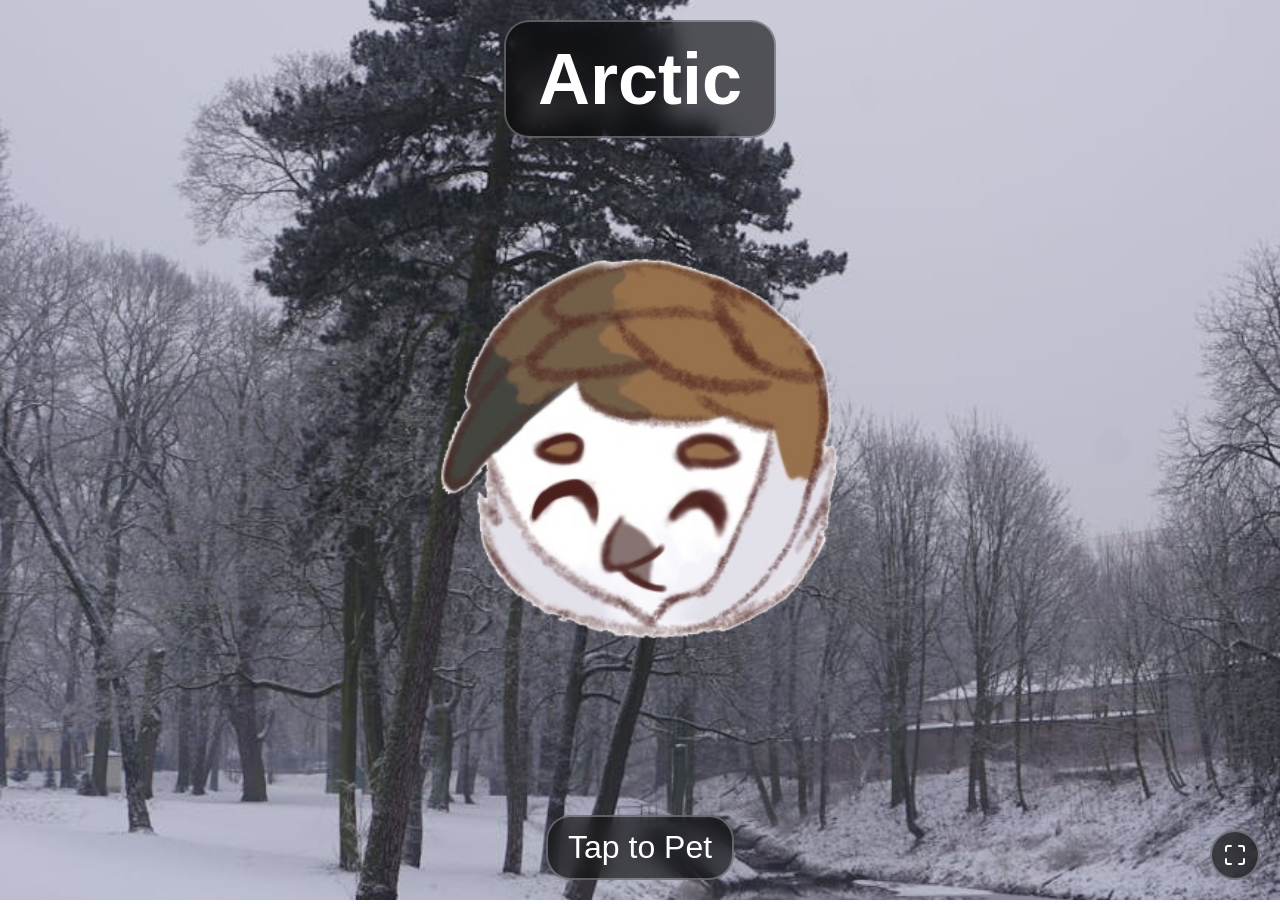
==== index.html @ 98b7e32d "added star burst effect" ====
<!DOCTYPE html><html lang="en"><head>
    <meta charset="UTF-8"/>
    <meta name="viewport" content="width=device-width, initial-scale=1.0"/>
    <title>Arctic Badge</title>
    <link rel="stylesheet" href="css/styles.css"/>
</head>
<body>
    <h1>Arctic</h1>
    
    <div id="image-container">
        <img id="main-image" src="images/image1.jpg" alt="Full screen image" draggable="false"/>
        <div id="stars-burst"></div>
        <img id="emote" src="images/emote.png" alt="Emote" draggable="false"/>
    </div>
    
    <div id="click-counter" class="pulse">
        <span id="counter-label">Tap to Pet</span>
        <span id="counter-value" style="display: none;">0</span>
    </div>
    
    <button id="fullscreen-btn" aria-label="Toggle fullscreen">
        <svg id="enter-icon" xmlns="http://www.w3.org/2000/svg" width="24" height="24" viewBox="0 0 24 24" fill="none" stroke="currentColor" stroke-width="2" stroke-linecap="round" stroke-linejoin="round">
            <path d="M8 3H5a2 2 0 0 0-2 2v3m18 0V5a2 2 0 0 0-2-2h-3m0 18h3a2 2 0 0 0 2-2v-3M3 16v3a2 2 0 0 0 2 2h3"></path>
        </svg>
        <svg id="exit-icon" xmlns="http://www.w3.org/2000/svg" width="24" height="24" viewBox="0 0 24 24" fill="none" stroke="currentColor" stroke-width="2" stroke-linecap="round" stroke-linejoin="round" style="display: none;">
            <path d="M8 3v3a2 2 0 0 1-2 2H3m18 0h-3a2 2 0 0 1-2-2V3m0 18v-3a2 2 0 0 1 2-2h3M3 16h3a2 2 0 0 1 2 2v3"></path>
        </svg>
    </button>
    
    <script src="js/script.js"></script>


</body></html>
---- css/styles.css ----
* {
    margin: 0;
    padding: 0;
    box-sizing: border-box;
}

body {
    overflow: hidden;
    width: 100vw;
    height: 100vh;
    cursor: pointer;
}

#image-container {
    width: 100%;
    height: 100%;
    position: relative;
}

#main-image {
    width: 100%;
    height: 100%;
    object-fit: cover;
    transition: opacity 0.3s ease;
    user-select: none;
    -webkit-user-select: none;
    -moz-user-select: none;
}

#emote {
    position: absolute;
    top: 50%;
    left: 50%;
    transform: translate(-50%, -50%);
    max-width: 90vw;
    max-height: 90vh;
    width: 400px;
    height: 400px;
    object-fit: contain;
    z-index: 500;
    user-select: none;
    -webkit-user-select: none;
    -moz-user-select: none;
    pointer-events: none;
}

#stars-burst {
    position: absolute;
    top: 50%;
    left: 50%;
    transform: translate(-50%, -50%);
    width: 500px;
    height: 500px;
    z-index: 450;
    pointer-events: none;
    opacity: 0;
}

#stars-burst.active {
    animation: starsBurst 1s ease-out;
}

@keyframes starsBurst {
    0% {
        opacity: 1;
        transform: translate(-50%, -50%) scale(0.5);
    }
    50% {
        opacity: 1;
        transform: translate(-50%, -50%) scale(1.2);
    }
    100% {
        opacity: 0;
        transform: translate(-50%, -50%) scale(1.5);
    }
}

#stars-burst::before,
#stars-burst::after {
    content: '✨';
    position: absolute;
    font-size: 30px;
    animation: inherit;
}

#stars-burst::before {
    top: 20%;
    left: 20%;
    animation-delay: 0.1s;
}

#stars-burst::after {
    bottom: 20%;
    right: 20%;
    animation-delay: 0.2s;
}

/* Additional stars using box-shadow for more burst effect */
#stars-burst.active::before {
    box-shadow: 
        100px 50px 0 -20px gold,
        -80px 30px 0 -18px #FFD700,
        60px -40px 0 -19px #FFA500,
        -50px -60px 0 -21px #FFFF00,
        120px -20px 0 -17px #FFE4B5,
        -100px 80px 0 -20px #F0E68C,
        40px 90px 0 -18px gold,
        -130px -10px 0 -19px #FFD700,
        90px 20px 0 -20px #FFA500,
        -20px -90px 0 -18px #FFFF00,
        150px 40px 0 -21px #FFE4B5,
        -70px -40px 0 -17px #F0E68C;
}

#stars-burst.active::after {
    box-shadow: 
        -120px -50px 0 -20px gold,
        80px -30px 0 -18px #FFD700,
        -60px 40px 0 -19px #FFA500,
        50px 60px 0 -21px #FFFF00,
        -120px 20px 0 -17px #FFE4B5,
        100px -80px 0 -20px #F0E68C,
        -40px -90px 0 -18px gold,
        130px 10px 0 -19px #FFD700,
        -90px -20px 0 -20px #FFA500,
        20px 90px 0 -18px #FFFF00,
        -150px -40px 0 -21px #FFE4B5,
        70px 40px 0 -17px #F0E68C;
}

#fullscreen-btn {
    position: fixed;
    bottom: 20px;
    right: 20px;
    width: 50px;
    height: 50px;
    border-radius: 50%;
    background: rgba(0, 0, 0, 0.6);
    border: 2px solid rgba(255, 255, 255, 0.3);
    color: white;
    cursor: pointer;
    display: flex;
    align-items: center;
    justify-content: center;
    transition: all 0.3s ease;
    z-index: 1000;
    backdrop-filter: blur(10px);
    /* Improve touch target for mobile */
    -webkit-tap-highlight-color: transparent;
    touch-action: manipulation;
    user-select: none;
    -webkit-user-select: none;
}

#fullscreen-btn:hover {
    background: rgba(0, 0, 0, 0.8);
    border-color: rgba(255, 255, 255, 0.6);
    transform: scale(1.1);
}

#fullscreen-btn:active {
    transform: scale(0.95);
}

/* Larger touch target on mobile */
@media (max-width: 768px) {
    #fullscreen-btn {
        width: 56px;
        height: 56px;
        bottom: 24px;
        right: 24px;
    }
}

#fullscreen-btn svg {
    pointer-events: none;
}

#click-counter {
    position: fixed;
    bottom: 20px;
    left: 50%;
    transform: translateX(-50%);
    background: rgba(0, 0, 0, 0.6);
    color: white;
    padding: 12px 20px;
    border-radius: 25px;
    font-family: -apple-system, BlinkMacSystemFont, 'Segoe UI', Roboto, sans-serif;
    font-size: 32px;
    font-weight: 500;
    border: 2px solid rgba(255, 255, 255, 0.3);
    backdrop-filter: blur(10px);
    z-index: 1000;
    user-select: none;
    -webkit-user-select: none;
    transition: all 0.3s ease;
    text-align: center;
}

#click-counter.pulse {
    animation: pulse 1.5s infinite;
}

@keyframes pulse {
    0% {
        transform: translateX(-50%) scale(1);
        opacity: 1;
    }
    50% {
        transform: translateX(-50%) scale(1.1);
        opacity: 0.9;
    }
    100% {
        transform: translateX(-50%) scale(1);
        opacity: 1;
    }
}

h1 {
    position: fixed;
    top: 20px;
    left: 50%;
    transform: translateX(-50%);
    background: rgba(0, 0, 0, 0.6);
    color: white;
    padding: 16px 32px;
    border-radius: 25px;
    font-family: -apple-system, BlinkMacSystemFont, 'Segoe UI', Roboto, sans-serif;
    font-size: 72px;
    font-weight: 600;
    border: 2px solid rgba(255, 255, 255, 0.3);
    backdrop-filter: blur(10px);
    z-index: 1000;
    user-select: none;
    -webkit-user-select: none;
    margin: 0;
}

#counter-value {
    font-weight: 700;
    color: #4CAF50;
}

/* Mobile responsive adjustments */
@media (max-width: 768px) {
    #click-counter {
        bottom: 24px;
        font-size: 14px;
        padding: 10px 16px;
    }
    
    h1 {
        top: 24px;
        font-size: 20px;
        padding: 12px 24px;
    }
}
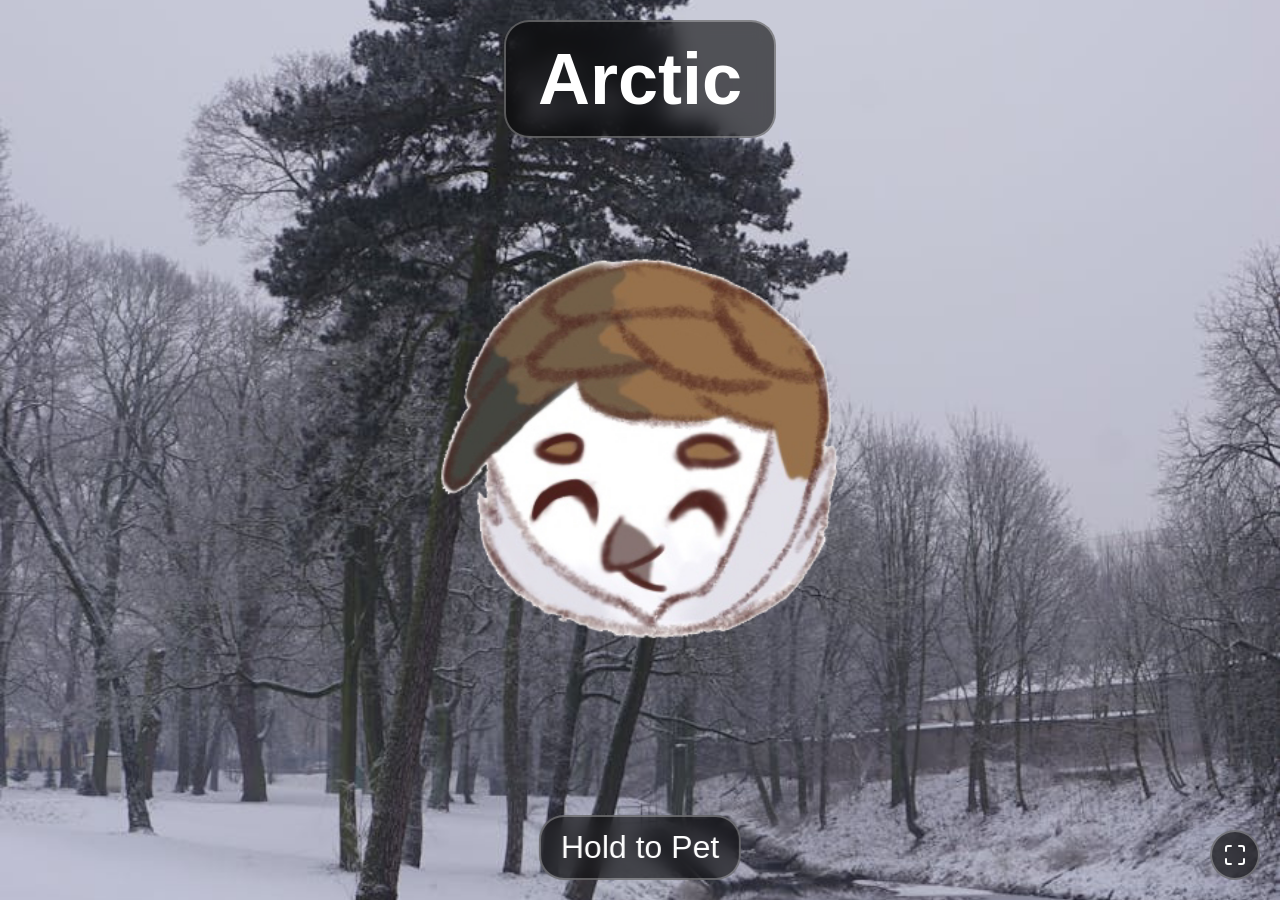
==== commit c208756f: "fix font sizes for title and click counter" ====
--- a/index.html
+++ b/index.html
@@ -14,7 +14,7 @@
     </div>
     
     <div id="click-counter" class="pulse">
-        <span id="counter-label">Tap to Pet</span>
+        <span id="counter-label">Hold to Pet</span>
         <span id="counter-value" style="display: none;">0</span>
     </div>
     
--- a/css/styles.css
+++ b/css/styles.css
@@ -244,14 +244,14 @@
 /* Mobile responsive adjustments */
 @media (max-width: 768px) {
     #click-counter {
-        bottom: 24px;
-        font-size: 14px;
+        bottom: 20px;
+        font-size: 32px;
         padding: 10px 16px;
     }
     
     h1 {
         top: 24px;
-        font-size: 20px;
+        font-size: 60px;
         padding: 12px 24px;
     }
 }
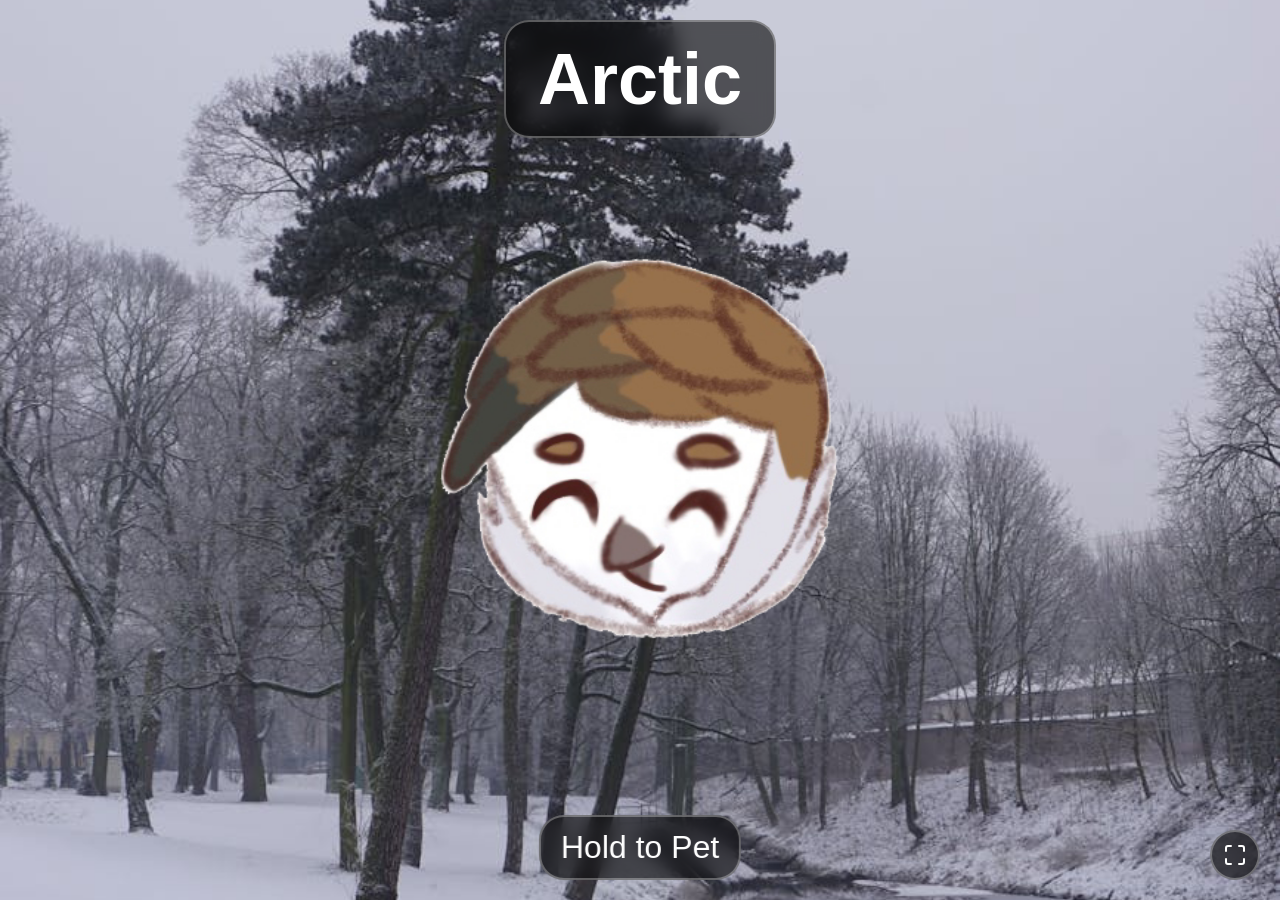
==== commit 81b4ca0a: "testing mobile reactive changes" ====
--- a/index.html
+++ b/index.html
@@ -1,6 +1,6 @@
 <!DOCTYPE html><html lang="en"><head>
     <meta charset="UTF-8"/>
-    <meta name="viewport" content="width=device-width, initial-scale=1.0"/>
+    <meta name="viewport" content="width=device-width, initial-scale=1.0, maximum-scale=1.0, user-scalable=no, viewport-fit=cover"/>
     <title>Arctic Badge</title>
     <link rel="stylesheet" href="css/styles.css"/>
 </head>
--- a/css/styles.css
+++ b/css/styles.css
@@ -8,13 +8,20 @@
     overflow: hidden;
     width: 100vw;
     height: 100vh;
+    height: 100dvh; /* Dynamic viewport height for mobile browsers */
     cursor: pointer;
+    position: fixed; /* Prevent scrolling and address bar issues */
+    top: 0;
+    left: 0;
+    right: 0;
+    bottom: 0;
 }
 
 #image-container {
     width: 100%;
     height: 100%;
     position: relative;
+    overflow: hidden;
 }
 
 #main-image {
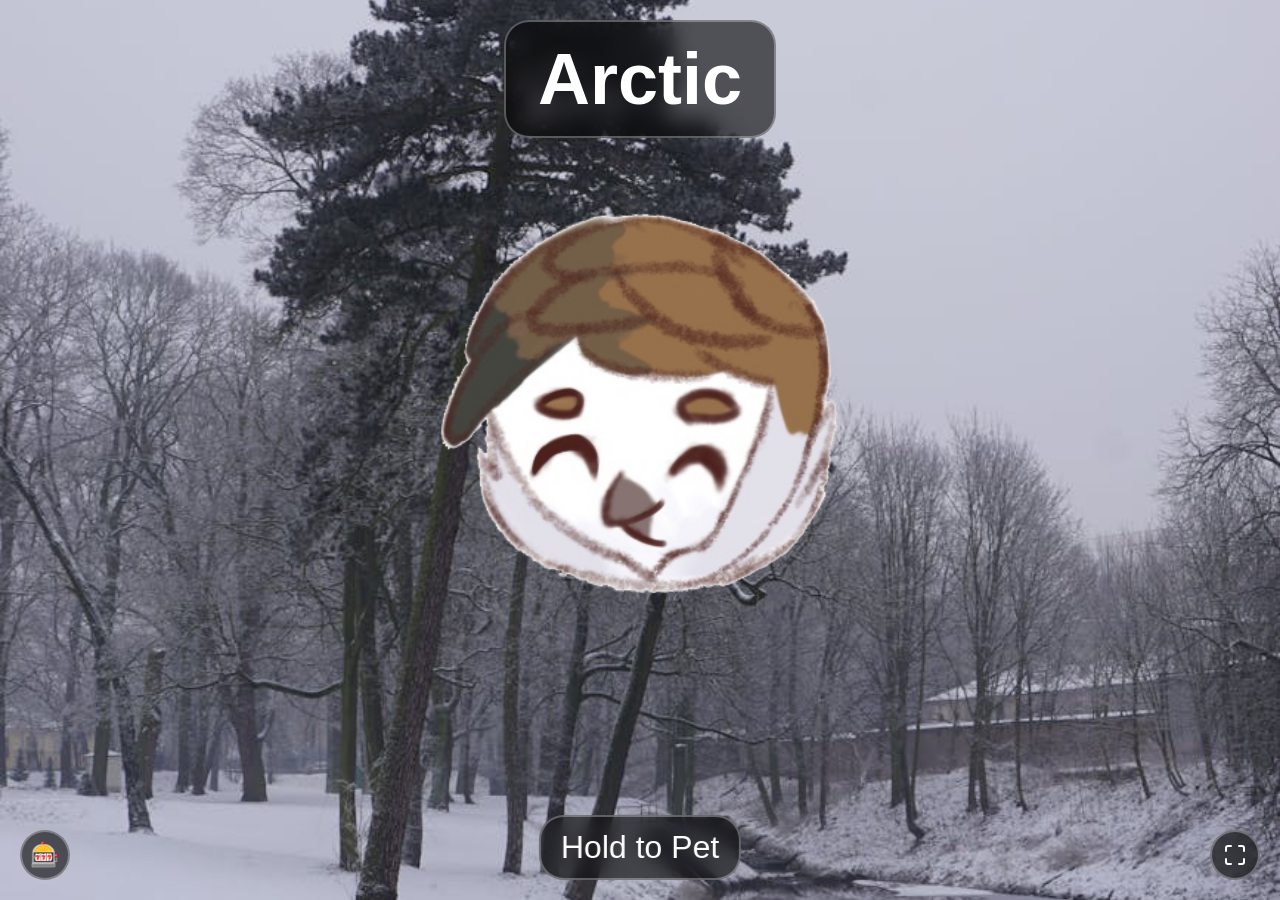
==== commit ad3ae70a: "Added gambling minigame and added shortcut" ====
--- a/index.html
+++ b/index.html
@@ -18,6 +18,16 @@
         <span id="counter-value" style="display: none;">0</span>
     </div>
     
+    <a id="gambling-btn" href="gambling/slot-machine.html" aria-label="Slot Machine">
+        <svg xmlns="http://www.w3.org/2000/svg" width="24" height="24" viewBox="0 0 24 24" fill="none" stroke="currentColor" stroke-width="2" stroke-linecap="round" stroke-linejoin="round">
+            <rect x="2" y="4" width="20" height="16" rx="2"/>
+            <line x1="8" y1="4" x2="8" y2="20"/>
+            <line x1="16" y1="4" x2="16" y2="20"/>
+            <text x="5" y="14" font-size="8" fill="currentColor" stroke="none">🎰</text>
+        </svg>
+        <span>🎰</span>
+    </a>
+
     <button id="fullscreen-btn" aria-label="Toggle fullscreen">
         <svg id="enter-icon" xmlns="http://www.w3.org/2000/svg" width="24" height="24" viewBox="0 0 24 24" fill="none" stroke="currentColor" stroke-width="2" stroke-linecap="round" stroke-linejoin="round">
             <path d="M8 3H5a2 2 0 0 0-2 2v3m18 0V5a2 2 0 0 0-2-2h-3m0 18h3a2 2 0 0 0 2-2v-3M3 16v3a2 2 0 0 0 2 2h3"></path>
--- a/css/styles.css
+++ b/css/styles.css
@@ -36,7 +36,7 @@
 
 #emote {
     position: absolute;
-    top: 50%;
+    top: 45%;
     left: 50%;
     transform: translate(-50%, -50%);
     max-width: 90vw;
@@ -133,6 +133,45 @@
         20px 90px 0 -18px #FFFF00,
         -150px -40px 0 -21px #FFE4B5,
         70px 40px 0 -17px #F0E68C;
+}
+
+#gambling-btn {
+    position: fixed;
+    bottom: 20px;
+    left: 20px;
+    width: 50px;
+    height: 50px;
+    border-radius: 50%;
+    background: rgba(0, 0, 0, 0.6);
+    border: 2px solid rgba(255, 255, 255, 0.3);
+    color: white;
+    cursor: pointer;
+    display: flex;
+    align-items: center;
+    justify-content: center;
+    transition: all 0.3s ease;
+    z-index: 1000;
+    backdrop-filter: blur(10px);
+    -webkit-tap-highlight-color: transparent;
+    touch-action: manipulation;
+    user-select: none;
+    -webkit-user-select: none;
+    text-decoration: none;
+    font-size: 24px;
+}
+
+#gambling-btn svg {
+    display: none;
+}
+
+#gambling-btn:hover {
+    background: rgba(0, 0, 0, 0.8);
+    border-color: rgba(255, 255, 255, 0.6);
+    transform: scale(1.1);
+}
+
+#gambling-btn:active {
+    transform: scale(0.95);
 }
 
 #fullscreen-btn {
@@ -177,6 +216,13 @@
         bottom: 24px;
         right: 24px;
     }
+    
+    #gambling-btn {
+        width: 56px;
+        height: 56px;
+        bottom: 24px;
+        left: 24px;
+    }
 }
 
 #fullscreen-btn svg {
@@ -204,6 +250,11 @@
     text-align: center;
 }
 
+#click-counter.fullscreen-expanded {
+    width: 80%;
+    max-width: 80%;
+}
+
 #click-counter.pulse {
     animation: pulse 1.5s infinite;
 }
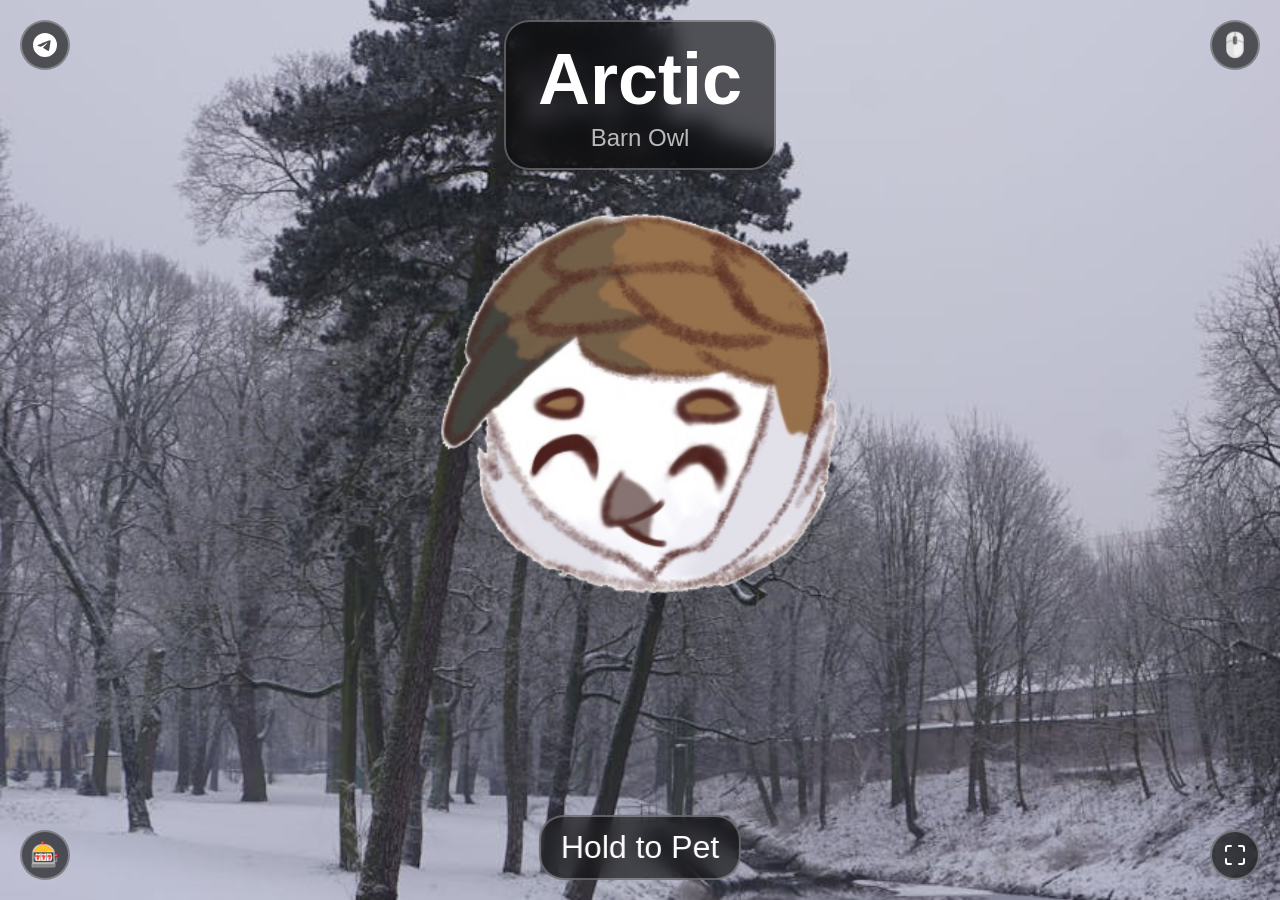
==== commit 0c88cc6a: "Added interactions and readjusted images" ====
--- a/index.html
+++ b/index.html
@@ -5,7 +5,24 @@
     <link rel="stylesheet" href="css/styles.css"/>
 </head>
 <body>
-    <h1>Arctic</h1>
+    <button id="telegram-btn" aria-label="Open Telegram info">
+        <svg xmlns="http://www.w3.org/2000/svg" width="24" height="24" viewBox="0 0 24 24" fill="currentColor">
+            <path d="M11.944 0A12 12 0 0 0 0 12a12 12 0 0 0 12 12 12 12 0 0 0 12-12A12 12 0 0 0 12 0a12 12 0 0 0-.056 0zm4.962 7.224c.1-.002.321.023.465.14a.506.506 0 0 1 .171.325c.016.093.036.306.02.472-.18 1.898-.962 6.502-1.36 8.627-.168.9-.499 1.201-.82 1.23-.696.065-1.225-.46-1.9-.902-1.056-.693-1.653-1.124-2.678-1.8-1.185-.78-.417-1.21.258-1.91.177-.184 3.247-2.977 3.307-3.23.007-.032.014-.15-.056-.212s-.174-.041-.249-.024c-.106.024-1.793 1.14-5.061 3.345-.479.33-.913.49-1.302.48-.428-.008-1.252-.241-1.865-.44-.752-.245-1.349-.374-1.297-.789.027-.216.325-.437.893-.663 3.498-1.524 5.83-2.529 6.998-3.014 3.332-1.386 4.025-1.627 4.476-1.635z"/>
+        </svg>
+    </button>
+
+    <div id="telegram-overlay">
+        <div id="telegram-overlay-content">
+            <button id="telegram-close" aria-label="Close overlay">&times;</button>
+            <img id="telegram-image" src="images/telegram-preview.jpg" alt="Telegram preview"/>
+            <h2 id="telegram-title">Add me on Telegram!</h2>
+        </div>
+    </div>
+
+    <div id="heading">
+        <h1>Arctic</h1>
+        <p id="subtitle">Barn Owl</p>
+    </div>
     
     <div id="image-container">
         <img id="main-image" src="images/image1.jpg" alt="Full screen image" draggable="false"/>
@@ -18,6 +35,8 @@
         <span id="counter-value" style="display: none;">0</span>
     </div>
     
+    <button id="hold-btn" aria-label="Toggle hold click">🖱️</button>
+
     <a id="gambling-btn" href="gambling/slot-machine.html" aria-label="Slot Machine">
         <svg xmlns="http://www.w3.org/2000/svg" width="24" height="24" viewBox="0 0 24 24" fill="none" stroke="currentColor" stroke-width="2" stroke-linecap="round" stroke-linejoin="round">
             <rect x="2" y="4" width="20" height="16" rx="2"/>
--- a/css/styles.css
+++ b/css/styles.css
@@ -135,6 +135,145 @@
         70px 40px 0 -17px #F0E68C;
 }
 
+#telegram-btn {
+    position: fixed;
+    top: 20px;
+    left: 20px;
+    width: 50px;
+    height: 50px;
+    border-radius: 50%;
+    background: rgba(0, 0, 0, 0.6);
+    border: 2px solid rgba(255, 255, 255, 0.3);
+    color: white;
+    cursor: pointer;
+    display: flex;
+    align-items: center;
+    justify-content: center;
+    transition: all 0.3s ease;
+    z-index: 1001;
+    backdrop-filter: blur(10px);
+    -webkit-tap-highlight-color: transparent;
+    touch-action: manipulation;
+    user-select: none;
+    -webkit-user-select: none;
+}
+
+#telegram-btn:hover {
+    background: rgba(0, 0, 0, 0.8);
+    border-color: rgba(255, 255, 255, 0.6);
+    transform: scale(1.1);
+}
+
+#telegram-btn:active {
+    transform: scale(0.95);
+}
+
+#telegram-btn svg {
+    pointer-events: none;
+}
+
+#telegram-overlay {
+    display: none;
+    position: fixed;
+    top: 0;
+    left: 0;
+    width: 100%;
+    height: 100%;
+    background: rgba(0, 0, 0, 0.8);
+    z-index: 2000;
+    justify-content: center;
+    align-items: center;
+    backdrop-filter: blur(5px);
+}
+
+#telegram-overlay.active {
+    display: flex;
+}
+
+#telegram-overlay-content {
+    position: relative;
+    background: rgba(0, 0, 0, 0.7);
+    border: 2px solid rgba(255, 255, 255, 0.3);
+    border-radius: 20px;
+    padding: 40px;
+    text-align: center;
+    max-width: 90vw;
+    max-height: 90vh;
+    backdrop-filter: blur(10px);
+}
+
+#telegram-close {
+    position: absolute;
+    top: 10px;
+    right: 15px;
+    background: none;
+    border: none;
+    color: white;
+    font-size: 32px;
+    cursor: pointer;
+    transition: transform 0.2s ease;
+    z-index: 2001;
+}
+
+#telegram-close:hover {
+    transform: scale(1.2);
+}
+
+#telegram-image {
+    max-width: 300px;
+    max-height: 300px;
+    width: 100%;
+    object-fit: contain;
+    border-radius: 10px;
+    margin-bottom: 20px;
+}
+
+#telegram-title {
+    color: white;
+    font-family: -apple-system, BlinkMacSystemFont, 'Segoe UI', Roboto, sans-serif;
+    font-size: 24px;
+    font-weight: 600;
+}
+
+#hold-btn {
+    position: fixed;
+    top: 20px;
+    right: 20px;
+    width: 50px;
+    height: 50px;
+    border-radius: 50%;
+    background: rgba(0, 0, 0, 0.6);
+    border: 2px solid rgba(255, 255, 255, 0.3);
+    color: white;
+    cursor: pointer;
+    display: flex;
+    align-items: center;
+    justify-content: center;
+    transition: all 0.3s ease;
+    z-index: 1001;
+    backdrop-filter: blur(10px);
+    -webkit-tap-highlight-color: transparent;
+    touch-action: manipulation;
+    user-select: none;
+    -webkit-user-select: none;
+    font-size: 24px;
+}
+
+#hold-btn:hover {
+    background: rgba(0, 0, 0, 0.8);
+    border-color: rgba(255, 255, 255, 0.6);
+    transform: scale(1.1);
+}
+
+#hold-btn:active {
+    transform: scale(0.95);
+}
+
+#hold-btn.active {
+    background: rgba(76, 175, 80, 0.6);
+    border-color: rgba(76, 175, 80, 0.8);
+}
+
 #gambling-btn {
     position: fixed;
     bottom: 20px;
@@ -150,7 +289,7 @@
     align-items: center;
     justify-content: center;
     transition: all 0.3s ease;
-    z-index: 1000;
+    z-index: 1001;
     backdrop-filter: blur(10px);
     -webkit-tap-highlight-color: transparent;
     touch-action: manipulation;
@@ -223,6 +362,20 @@
         bottom: 24px;
         left: 24px;
     }
+    
+    #hold-btn {
+        width: 56px;
+        height: 56px;
+        top: 24px;
+        right: 24px;
+    }
+    
+    #telegram-btn {
+        width: 56px;
+        height: 56px;
+        top: 24px;
+        left: 24px;
+    }
 }
 
 #fullscreen-btn svg {
@@ -250,11 +403,6 @@
     text-align: center;
 }
 
-#click-counter.fullscreen-expanded {
-    width: 80%;
-    max-width: 80%;
-}
-
 #click-counter.pulse {
     animation: pulse 1.5s infinite;
 }
@@ -274,24 +422,36 @@
     }
 }
 
-h1 {
+#heading {
     position: fixed;
     top: 20px;
     left: 50%;
     transform: translateX(-50%);
     background: rgba(0, 0, 0, 0.6);
-    color: white;
     padding: 16px 32px;
     border-radius: 25px;
+    border: 2px solid rgba(255, 255, 255, 0.3);
+    backdrop-filter: blur(10px);
+    z-index: 1000;
+    user-select: none;
+    -webkit-user-select: none;
+    text-align: center;
+}
+
+#heading h1 {
+    color: white;
     font-family: -apple-system, BlinkMacSystemFont, 'Segoe UI', Roboto, sans-serif;
     font-size: 72px;
     font-weight: 600;
-    border: 2px solid rgba(255, 255, 255, 0.3);
-    backdrop-filter: blur(10px);
-    z-index: 1000;
-    user-select: none;
-    -webkit-user-select: none;
     margin: 0;
+}
+
+#subtitle {
+    color: rgba(255, 255, 255, 0.7);
+    font-family: -apple-system, BlinkMacSystemFont, 'Segoe UI', Roboto, sans-serif;
+    font-size: 24px;
+    font-weight: 400;
+    margin: 4px 0 0 0;
 }
 
 #counter-value {
@@ -307,9 +467,16 @@
         padding: 10px 16px;
     }
     
-    h1 {
+    #heading {
         top: 24px;
+        padding: 12px 24px;
+    }
+    
+    #heading h1 {
         font-size: 60px;
-        padding: 12px 24px;
-    }
-}
+    }
+    
+    #subtitle {
+        font-size: 24px;
+    }
+}
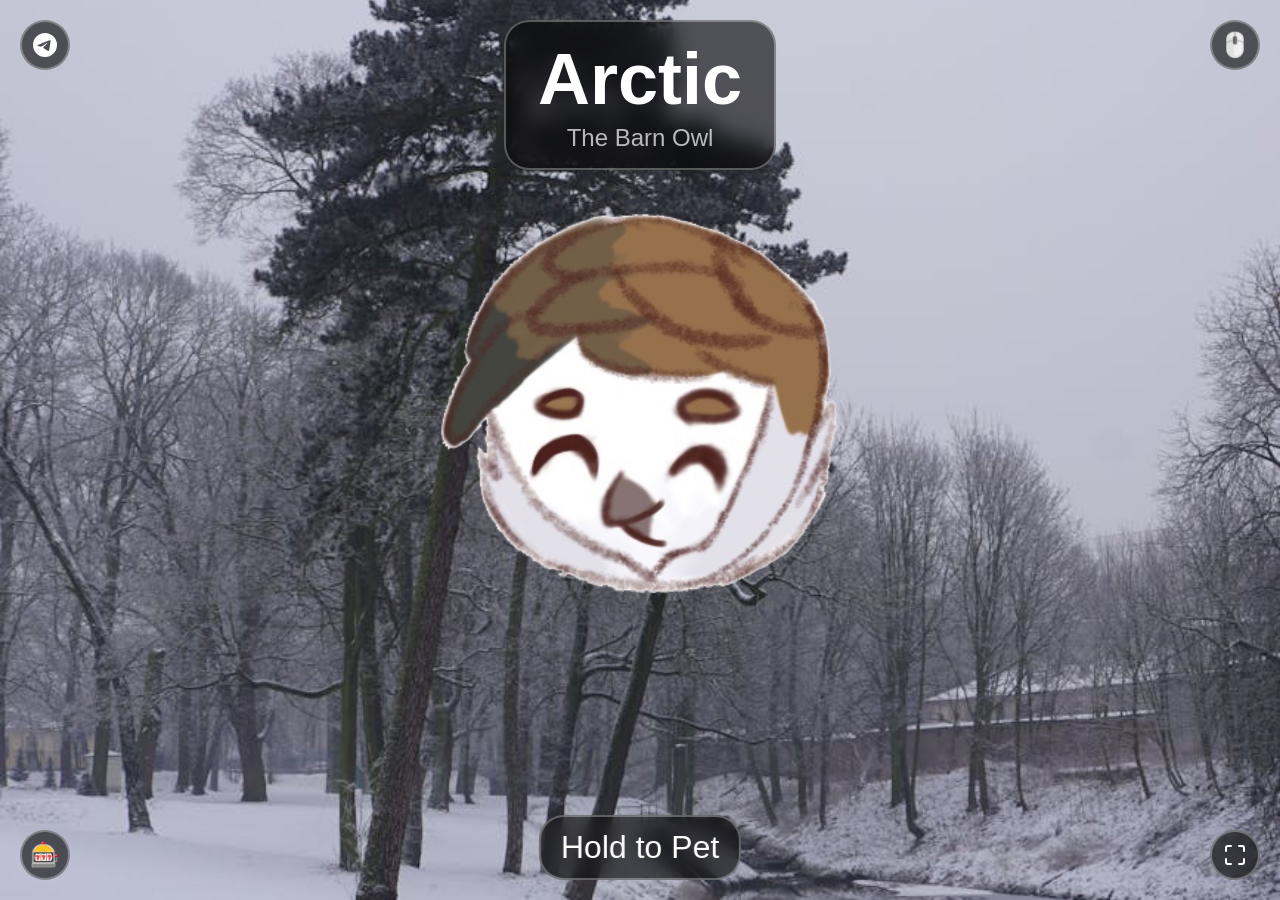
==== commit ce73cb46: "fixed randomizer" ====
--- a/index.html
+++ b/index.html
@@ -21,7 +21,7 @@
 
     <div id="heading">
         <h1>Arctic</h1>
-        <p id="subtitle">Barn Owl</p>
+        <p id="subtitle">The Barn Owl</p>
     </div>
     
     <div id="image-container">
--- a/css/styles.css
+++ b/css/styles.css
@@ -173,7 +173,6 @@
 }
 
 #telegram-overlay {
-    display: none;
     position: fixed;
     top: 0;
     left: 0;
@@ -181,13 +180,20 @@
     height: 100%;
     background: rgba(0, 0, 0, 0.8);
     z-index: 2000;
+    display: flex;
     justify-content: center;
     align-items: center;
     backdrop-filter: blur(5px);
+    visibility: hidden;
+    opacity: 0;
+    pointer-events: none;
+    transition: opacity 0.3s ease, visibility 0.3s ease;
 }
 
 #telegram-overlay.active {
-    display: flex;
+    visibility: visible;
+    opacity: 1;
+    pointer-events: auto;
 }
 
 #telegram-overlay-content {
@@ -407,6 +413,10 @@
     animation: pulse 1.5s infinite;
 }
 
+#click-counter.fullscreen-expanded {
+    width: 80%;
+}
+
 @keyframes pulse {
     0% {
         transform: translateX(-50%) scale(1);
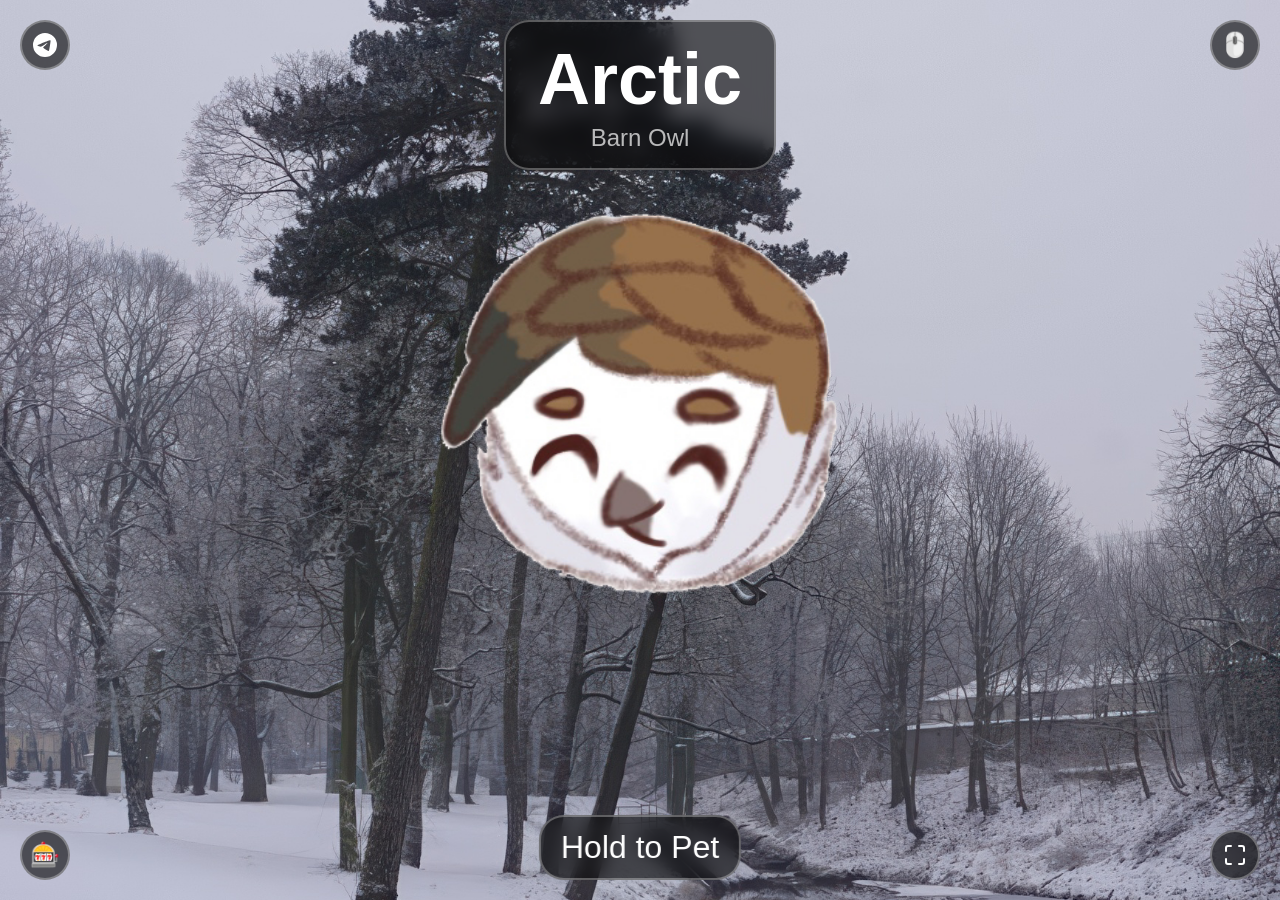
==== commit 0e38bce0: "adjust auto pet" ====
--- a/index.html
+++ b/index.html
@@ -21,7 +21,7 @@
 
     <div id="heading">
         <h1>Arctic</h1>
-        <p id="subtitle">The Barn Owl</p>
+        <p id="subtitle">Barn Owl</p>
     </div>
     
     <div id="image-container">
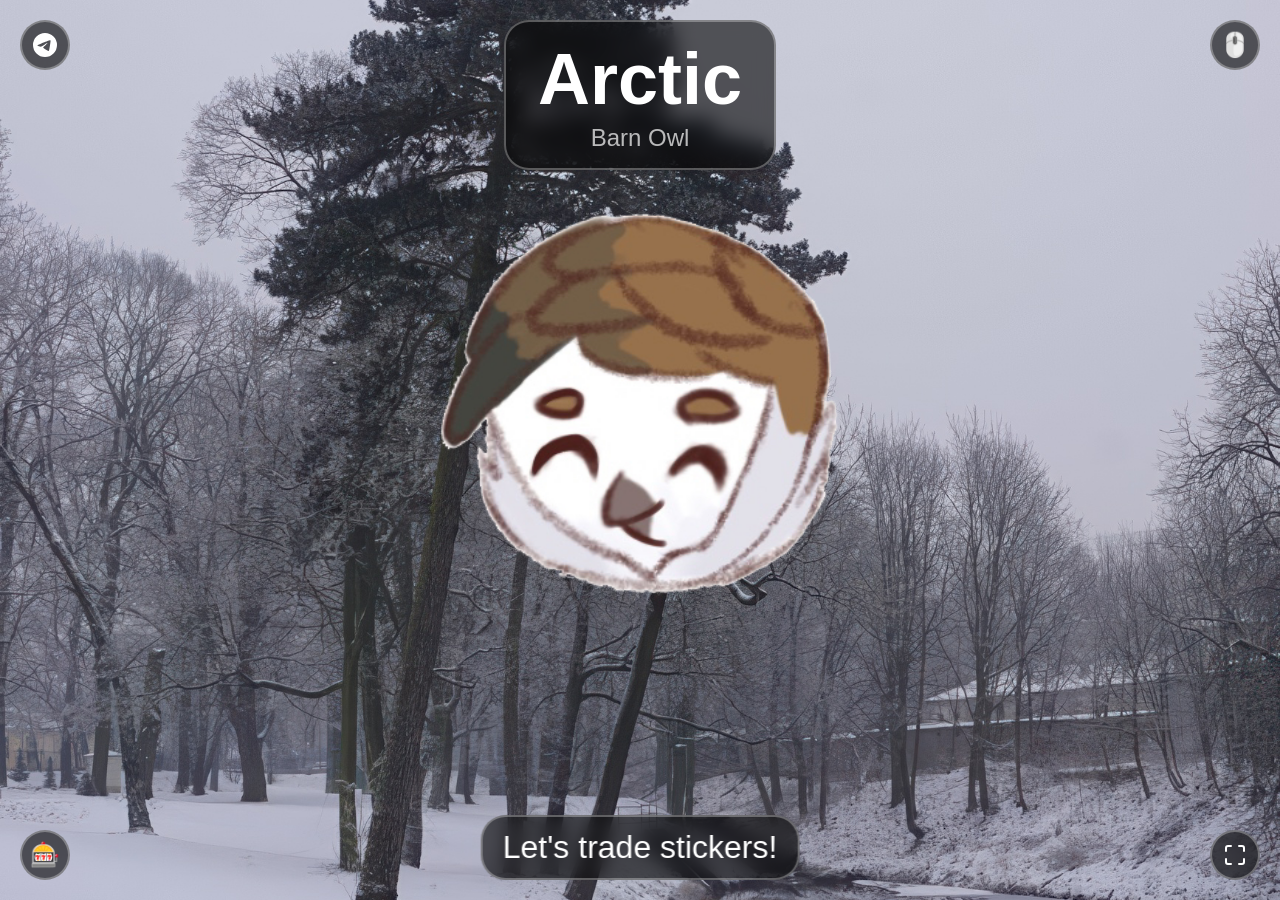
==== commit 378be484: "replaced counter with custom text box" ====
--- a/index.html
+++ b/index.html
@@ -31,8 +31,7 @@
     </div>
     
     <div id="click-counter" class="pulse">
-        <span id="counter-label">Hold to Pet</span>
-        <span id="counter-value" style="display: none;">0</span>
+        <span id="counter-text" contenteditable="true" spellcheck="false">Let's trade stickers!</span>
     </div>
     
     <button id="hold-btn" aria-label="Toggle hold click">🖱️</button>
--- a/css/styles.css
+++ b/css/styles.css
@@ -464,9 +464,16 @@
     margin: 4px 0 0 0;
 }
 
-#counter-value {
-    font-weight: 700;
-    color: #4CAF50;
+#counter-text {
+    display: block;
+    outline: none;
+    cursor: text;
+    min-width: 50px;
+    word-break: break-word;
+}
+
+#counter-text:focus {
+    border-bottom: 1px solid rgba(255, 255, 255, 0.5);
 }
 
 /* Mobile responsive adjustments */
